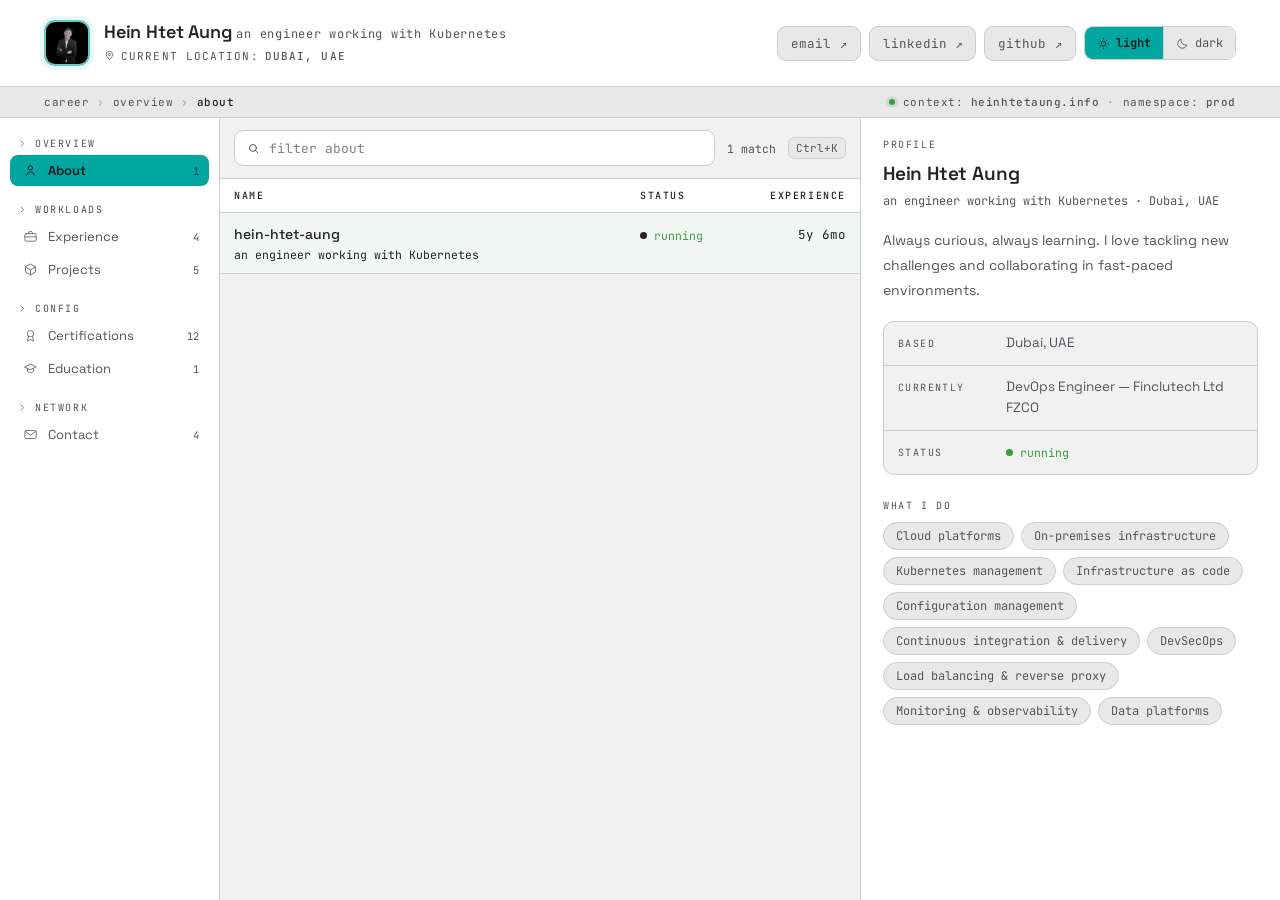
==== index.html @ 3b9ff33a "chore: describe the role as an engineer working with Kubernetes - Use "an engineer working with Kube" ====
<!DOCTYPE html>
<html lang="en">

<head>
  <meta charset="UTF-8">
  <meta name="viewport" content="width=device-width, initial-scale=1.0">
  <title>Hein Htet Aung — an engineer working with Kubernetes</title>
  <meta name="description" content="An engineer working with Kubernetes.">
  <meta name="robots" content="noindex, nofollow, noarchive, nosnippet, noimageindex">
  <link rel="icon" href="assets/images/h-logo.ico">
  <link rel="stylesheet" href="assets/css/style.css?v=20260929b">
</head>

<body>


  <header>
    <div class="who">
      <img class="avatar" src="assets/images/hein-profile.jpg" alt="Hein Htet Aung">
      <div>
        <div><span class="name">Hein Htet Aung</span> <span class="role">an engineer working with Kubernetes</span></div>
        <span class="location">
          <svg viewBox="0 0 24 24" aria-hidden="true"><path d="M12 21s7-6.1 7-11a7 7 0 1 0-14 0c0 4.9 7 11 7 11z"/><circle cx="12" cy="10" r="2.6"/></svg>
          current location: <b>Dubai, UAE</b>
        </span>
      </div>
    </div>
    <div class="actions">
      <a class="btn" data-link="email" href="mailto:heinhtetaung.hha@hotmail.com">email ↗</a>
      <a class="btn" data-link="linkedin" href="https://www.linkedin.com/in/hein-htet-aung-hha/" target="_blank" rel="noopener">linkedin ↗</a>
      <a class="btn" data-link="github" href="https://github.com/hellboyhha" target="_blank" rel="noopener">github ↗</a>
      <div class="switch" role="group" aria-label="colour theme">
        <button type="button" id="to-light" aria-pressed="false"><svg viewBox="0 0 24 24" aria-hidden="true"><circle cx="12" cy="12" r="4.2"/><path d="M12 2v2.4M12 19.6V22M2 12h2.4M19.6 12H22M5 5l1.7 1.7M17.3 17.3L19 19M19 5l-1.7 1.7M6.7 17.3L5 19"/></svg>light</button>
        <button type="button" id="to-dark" aria-pressed="true"><svg viewBox="0 0 24 24" aria-hidden="true"><path d="M20 14.5A8.5 8.5 0 0 1 9.5 4a8.5 8.5 0 1 0 10.5 10.5z"/></svg>dark</button>
      </div>
    </div>
  </header>

  <div class="app">

    <div class="strip">
      <div class="crumbs" id="crumbs"></div>
      <div class="ns" id="ns"></div>
    </div>

    <div class="panes">

      <nav class="side" id="nav" aria-label="cluster sections"></nav>

      <section class="list-pane">

        <div class="searchwrap" role="search">
          <div class="searchbox">
            <svg viewBox="0 0 24 24" aria-hidden="true"><circle cx="11" cy="11" r="6.4"/><path d="m15.8 15.8 4.2 4.2"/></svg>
            <label class="sr-only" for="q">filter rows</label>
            <input id="q" type="search" autocomplete="off" autocapitalize="off" spellcheck="false" placeholder="filter" aria-describedby="count">
          </div>
          <span class="count" id="count" aria-live="polite"></span>
          <kbd id="kbd">⌘K</kbd>
        </div>

        <div class="tablescroll" id="tablescroll" tabindex="0" role="region" aria-label="rows">
          <table id="table">
            <thead>
              <tr id="thead"></tr>
            </thead>
            <tbody id="rows"></tbody>
          </table>
        </div>

      </section>

      <aside class="detail" id="detail" aria-label="details">
        <button type="button" class="d-close" id="dclose">
          <svg viewBox="0 0 24 24" aria-hidden="true"><path d="m15 5-7 7 7 7"/></svg>
          back to list
        </button>
        <div class="d-body" id="dbody">
          <noscript>
            <div class="d-kind">no javascript</div>
            <p class="prose">This preview builds its cluster view at runtime — enable JavaScript to explore it.</p>
          </noscript>
        </div>
      </aside>

    </div>

  </div>

  <div class="viewer" id="viewer" hidden>
    <div class="vwin" role="dialog" aria-modal="true" aria-labelledby="vtitle">
      <div class="vbar">
        <span class="vtitle" id="vtitle"></span>
        <button type="button" class="vclose" id="vclose" title="close (Esc)">close ✕</button>
      </div>
      <div class="vbody" id="vbody"></div>
      <div class="vfoot" id="vfoot"></div>
    </div>
  </div>

  <script src="assets/js/data.js?v=20260929b"></script>
  <script src="assets/js/site.js?v=20260929b"></script>
</body>

</html>
---- assets/css/style.css ----
:root {
      --bg: #1e2124;
      --surface: #262b2f;
      --raise: #36393e;
      --stripe: #2a2d33;
      --selected: #383c42;
      --foot: #2e3136;
      --line: #4c5053;
      --text: #ffffff;
      --soft: #a0a0a0;
      --muted: #8e9297;
      --accent: #00a7a0;
      --green: #4caf50;
      --sans: 'Space Grotesk', system-ui, -apple-system, sans-serif;
      --mono: 'JetBrains Mono', ui-monospace, SFMono-Regular, monospace;
    }

    body.light {
      --bg: #f1f1f1;
      --surface: #ffffff;
      --raise: #e8e8e8;
      --stripe: #f8f8f8;
      --selected: #f4f5f5;
      --foot: #f4f4f4;
      --line: #c9cfd3;
      --text: #222222;
      --soft: #51575d;
      --muted: #555555;
      --accent: #00a7a0;
      --green: #399c3d;
    }

    /* ---------- self-hosted typefaces (no external requests) ---------- */
    @font-face { font-family: 'Space Grotesk'; src: url('../fonts/space-grotesk.woff2') format('woff2'); font-weight: 300 700; font-display: swap; }
    @font-face { font-family: 'JetBrains Mono'; src: url('../fonts/jetbrains-mono.woff2') format('woff2'); font-weight: 100 800; font-display: swap; }

    * { margin: 0; padding: 0; box-sizing: border-box; }

    html, body { height: 100%; }

    body {
      display: flex;
      flex-direction: column;
      background: var(--bg);
      color: var(--text);
      font: 14px/1.55 var(--sans);
      -webkit-font-smoothing: antialiased;
      transition: background 0.3s ease, color 0.3s ease;
    }

    header { display:flex; align-items:center; justify-content:space-between; gap:22px; flex-wrap:wrap; padding:18px clamp(20px,4vw,44px); border-bottom:1px solid var(--line); background:var(--surface); }
    .who { display:flex; align-items:center; gap:14px; }
    .avatar { width:46px; height:46px; border-radius:11px; object-fit:cover; border:2px solid color-mix(in srgb, var(--accent) 60%, transparent); box-shadow:0 0 0 4px color-mix(in srgb, var(--accent) 8%, transparent); }
    .name { font-size:18px; font-weight:600; letter-spacing:-.01em; }
    .role { font:12px var(--mono); color:var(--muted); letter-spacing:.06em; }
    .location { display:inline-flex; align-items:center; gap:6px; margin-top:3px; font:11px var(--mono); letter-spacing:.1em; text-transform:uppercase; color:var(--muted); }
    .location b { color:var(--soft); font-weight:500; }
    .location svg { width:11px; height:11px; fill:none; stroke:currentColor; stroke-width:1.7; }
    .actions { display:flex; align-items:center; gap:8px; flex-wrap:wrap; }
    .btn { display:inline-flex; align-items:center; gap:7px; background:var(--raise); border:1px solid var(--line); border-radius:9px; color:var(--soft); font:12.5px var(--mono); padding:8px 13px; text-decoration:none; cursor:pointer; transition:.2s ease; }
    .btn:hover { color:var(--accent); border-color:color-mix(in srgb, var(--accent) 45%, transparent); }
    .btn.primary { background:var(--accent); border-color:transparent; color:hsl(0,0%,9%); font-weight:600; }
    .switch { display:inline-flex; border:1px solid var(--line); border-radius:9px; overflow:hidden; }
    .switch button { display:inline-flex; align-items:center; gap:6px; background:var(--raise); border:0; color:var(--muted); font:12px var(--mono); padding:8px 12px; cursor:pointer; transition:.2s ease; }
    .switch button + button { border-left:1px solid var(--line); }
    .switch button[aria-pressed="true"] { background:var(--accent); color:hsl(0,0%,9%); font-weight:600; }
    .switch svg { width:13px; height:13px; fill:none; stroke:currentColor; stroke-width:1.6; }

    /* ------------------------------------------------------------------ shell */
    .app { flex: 1; min-height: 0; display: flex; flex-direction: column; }

    .strip {
      display: flex;
      align-items: center;
      justify-content: space-between;
      gap: 14px;
      padding: 8px clamp(20px, 4vw, 44px);
      background: var(--raise);
      border-bottom: 1px solid var(--line);
      font: 11px var(--mono);
      letter-spacing: 0.05em;
      color: var(--muted);
    }

    .crumbs {
      display: flex;
      align-items: center;
      gap: 8px;
      min-width: 0;
      overflow: hidden;
      white-space: nowrap;
    }

    .crumbs b { color: var(--text); font-weight: 500; }
    .crumbs .crumb-sep { color: var(--muted); opacity: 0.5; }

    .ns { display: inline-flex; align-items: center; gap: 8px; white-space: nowrap; }
    .ns b { color: var(--soft); font-weight: 500; }
    .ns .sep { color: var(--muted); opacity: 0.5; margin-left: 8px; }
    .ns .dot { width: 6px; height: 6px; border-radius: 50%; background: var(--green); box-shadow: 0 0 0 3px color-mix(in srgb, var(--green) 16%, transparent); }

    .panes { flex: 1; min-height: 0; display: grid; grid-template-columns: 220px minmax(0, 1fr) 420px; }

    /* ---------------------------------------------------------------- sidebar */
    .side {
      background: var(--surface);
      border-right: 1px solid var(--line);
      padding: 12px 10px 24px;
      overflow-y: auto;
      scrollbar-width: thin;
    }

    .grp { margin-bottom: 10px; }

    .grp-btn {
      display: flex;
      align-items: center;
      gap: 8px;
      width: 100%;
      padding: 7px 8px 5px;
      background: none;
      border: 0;
      color: var(--muted);
      font: 10px var(--mono);
      letter-spacing: 0.16em;
      text-transform: uppercase;
      cursor: pointer;
      transition: color 0.18s ease;
    }

    .grp-btn:hover { color: var(--soft); }
    .grp-btn svg { width: 9px; height: 9px; flex: none; fill: none; stroke: currentColor; stroke-width: 2; stroke-linecap: round; stroke-linejoin: round; transition: transform 0.18s ease; }
    .grp.closed .grp-btn svg { transform: rotate(-90deg); }

    .grp-items { display: flex; flex-direction: column; gap: 2px; }
    .grp.closed .grp-items { display: none; }

    .nav-item {
      position: relative;
      display: flex;
      align-items: center;
      gap: 10px;
      width: 100%;
      padding: 7px 10px 7px 13px;
      background: none;
      border: 0;
      border-radius: 8px;
      color: var(--soft);
      font: 13px var(--sans);
      text-align: left;
      cursor: pointer;
      transition: background 0.18s ease, color 0.18s ease;
    }

    .nav-item svg { width: 15px; height: 15px; flex: none; fill: none; stroke: currentColor; stroke-width: 1.6; stroke-linecap: round; stroke-linejoin: round; opacity: 0.8; }
    .nav-item:hover { background: var(--raise); color: var(--text); }
    /* Freelens marks the active menu item with a full accent fill. */
    .nav-item[aria-current="true"] { background: var(--accent); color: hsl(0, 0%, 9%); font-weight: 600; }
    .nav-item[aria-current="true"] svg { stroke: hsl(0, 0%, 9%); opacity: 1; }
    .n-count { margin-left: auto; font: 10.5px var(--mono); color: var(--muted); }
    .n-short { display: none; }
    .nav-item[aria-current="true"] .n-count { color: hsl(0, 0%, 9%); opacity: 0.65; }

    /* ------------------------------------------------------------ table pane */
    .list-pane { display: flex; flex-direction: column; min-width: 0; min-height: 0; background: var(--bg); }

    .searchwrap { display: flex; align-items: center; gap: 12px; padding: 12px 14px; border-bottom: 1px solid var(--line); }

    .searchbox {
      flex: 1;
      min-width: 0;
      display: flex;
      align-items: center;
      gap: 9px;
      height: 36px;
      padding: 0 12px;
      background: var(--surface);
      border: 1px solid var(--line);
      border-radius: 9px;
      transition: border-color 0.18s ease, box-shadow 0.18s ease;
    }

    .searchbox:focus-within { border-color: color-mix(in srgb, var(--accent) 55%, transparent); box-shadow: 0 0 0 3px color-mix(in srgb, var(--accent) 10%, transparent); }
    .searchbox svg { width: 13px; height: 13px; flex: none; fill: none; stroke: var(--muted); stroke-width: 1.8; stroke-linecap: round; }
    .searchbox input { flex: 1; min-width: 0; background: none; border: 0; outline: none; color: var(--text); font: 13px var(--mono); }
    .searchbox input::placeholder { color: var(--muted); opacity: 0.75; }
    .searchbox input::-webkit-search-cancel-button { -webkit-appearance: none; }

    .count { font: 11.5px var(--mono); color: var(--muted); white-space: nowrap; }
    kbd { font: 11px var(--mono); color: var(--muted); background: var(--raise); border: 1px solid var(--line); border-radius: 6px; padding: 3px 7px; white-space: nowrap; }

    .tablescroll { flex: 1; min-height: 0; overflow: auto; scrollbar-width: thin; scroll-padding-top: 40px; }

    table { width: 100%; border-collapse: separate; border-spacing: 0; table-layout: fixed; }

    thead th {
      position: sticky;
      top: 0;
      z-index: 3;
      /* Freelens: tableHeaderBackground + tableHeaderColor */
      background: var(--surface);
      text-align: left;
      padding: 10px 14px;
      border-bottom: 1px solid var(--line);
      font: 10px var(--mono);
      font-weight: 500;
      letter-spacing: 0.16em;
      text-transform: uppercase;
      color: var(--text);
    }

    tbody td { padding: 11px 14px; border-bottom: 1px solid var(--line); vertical-align: top; }
    tbody tr { cursor: pointer; }
    /* Freelens alternates row bands and fills the selected row, rather than
       drawing an accent bar down its edge. */
    tbody tr.alt td { background: var(--stripe); }
    tbody tr:hover td { background: var(--raise); }
    tbody tr[aria-current="true"] td { background: var(--selected); }
    tbody tr[aria-current="true"] td,
    tbody tr[aria-current="true"] td span { color: var(--text); }

    .cellname { display: block; color: var(--text); font-weight: 500; line-height: 1.45; }
    .cellsub { display: block; margin-top: 3px; font: 11.5px var(--mono); color: var(--muted); white-space: nowrap; overflow: hidden; text-overflow: ellipsis; }
    .cellage { font: 12.5px var(--mono); color: var(--soft); white-space: nowrap; }
    .celltech { font: 12.5px var(--mono); color: var(--muted); }
    .muted-dash { color: var(--muted); }

    .cell-link { display: flex; align-items: center; gap: 6px; min-width: 0; color: var(--soft); font: 12.5px var(--mono); text-decoration: none; }
    .cell-link .ell { overflow: hidden; text-overflow: ellipsis; white-space: nowrap; }
    .cell-link .arw { flex: none; font-size: 11px; color: var(--muted); }
    .cell-link:hover { color: var(--accent); }
    .cell-link:hover .arw { color: var(--accent); }

    .pill { display: inline-flex; align-items: center; gap: 7px; font: 11.5px var(--mono); white-space: nowrap; color: var(--muted); }
    .pill .p-dot { width: 7px; height: 7px; border-radius: 50%; background: currentColor; }
    .pill.green { color: var(--green); }
    .pill.soft { color: var(--muted); }

    .code { display: inline-block; font: 11.5px var(--mono); color: var(--accent); background: color-mix(in srgb, var(--accent) 8%, transparent); border: 1px solid color-mix(in srgb, var(--accent) 25%, transparent); border-radius: 6px; padding: 1px 7px; white-space: nowrap; }

    th.col-status, td.col-status { width: 130px; }
    th.col-age, td.col-age { width: 104px; text-align: right; }
    th.col-tech, td.col-tech { width: 30%; }
    th.col-code, td.col-code { width: 100px; }
    .code-badge { display: block; height: 24px; width: auto; }
    th.col-value, td.col-value { width: 42%; }

    tr.empty td { padding: 34px 14px; color: var(--muted); font: 12.5px var(--mono); cursor: default; }
    tr.empty:hover td { background: none; }

    /* Section headers inside the table — one per group, e.g. issuer */
    tbody tr.grp-row { cursor: default; }
    tbody tr.grp-row:hover td, tbody tr.grp-row:hover th { background: none; }
    tbody .grp-cell {
      padding: 18px 14px 5px;
      border: 0;
      background: none;
      font: 10px var(--mono);
      font-weight: 500;
      letter-spacing: 0.16em;
      text-transform: uppercase;
      text-align: left;
      color: var(--muted);
      vertical-align: baseline;
      white-space: nowrap;
    }

    /* ----------------------------------------------------------- detail pane */
    .detail { min-width: 0; min-height: 0; overflow-y: auto; padding: 20px 22px 40px; background: var(--surface); border-left: 1px solid var(--line); scrollbar-width: thin; }

    .d-kind { font: 10px var(--mono); letter-spacing: 0.16em; text-transform: uppercase; color: var(--muted); }
    .detail h2 { margin: 10px 0 5px; font-size: 19px; font-weight: 600; letter-spacing: -0.01em; line-height: 1.35; }
    .dmeta { font: 12px var(--mono); color: var(--muted); line-height: 1.65; word-break: break-word; }
    .dlead { margin: 8px 0 10px; font-size: 14.5px; line-height: 1.6; color: var(--soft); }
    .prose { margin-top: 16px; color: var(--soft); font-size: 14px; line-height: 1.8; }
    .dlabel { margin: 24px 0 10px; font: 10px var(--mono); letter-spacing: 0.16em; text-transform: uppercase; color: var(--muted); }

    .chips { display: flex; flex-wrap: wrap; gap: 7px; }
    .chip { font: 12px var(--mono); color: var(--soft); background: var(--raise); border: 1px solid var(--line); border-radius: 999px; padding: 5px 12px; transition: 0.18s ease; }
    .chip:hover { color: var(--accent); border-color: color-mix(in srgb, var(--accent) 45%, transparent); }

    .kv { margin-top: 18px; background: var(--bg); border: 1px solid var(--line); border-radius: 11px; overflow: hidden; }
    .kv-row { display: flex; align-items: baseline; gap: 16px; padding: 11px 14px; border-bottom: 1px solid var(--line); }
    .kv-row:last-child { border-bottom: 0; }
    .kv-k { flex: none; width: 92px; font: 10px var(--mono); letter-spacing: 0.14em; text-transform: uppercase; color: var(--muted); }
    .kv-v { min-width: 0; color: var(--soft); font-size: 13.5px; word-break: break-word; }

    .ilink { color: var(--accent); text-decoration: none; border-bottom: 1px solid color-mix(in srgb, var(--accent) 35%, transparent); }
    .ilink:hover { border-bottom-color: var(--accent); }

    .emp { display: inline-flex; align-items: center; gap: 10px; color: var(--soft); text-decoration: none; }
    .emp:hover { color: var(--accent); }
    .emp img { display: block; height: 18px; width: auto; padding: 2px 5px; border-radius: 5px; background: hsla(0, 0%, 100%, 0.94); }

    .dactions { display: flex; flex-wrap: wrap; gap: 9px; margin-top: 22px; }

    /* A phone opens the detail as a sheet; the back bar never shows on desktop. */
    .d-close { display: none; }
    .d-close svg { width: 16px; height: 16px; flex: none; fill: none; stroke: currentColor; stroke-width: 1.8; stroke-linecap: round; stroke-linejoin: round; }

    /* ------------------------------------------------------- credential viewer */
    /* Certificates open in a window over the current tab instead of a new one.
       Links that block framing fall back to a normal new tab — see the
       credential renderer, which decides per credential. */
    .viewer { position: fixed; inset: 0; z-index: 60; display: flex; align-items: center; justify-content: center; padding: 3.5vh 3.5vw; background: hsla(220, 22%, 4%, 0.74); }
    .viewer[hidden] { display: none; }
    .vwin { display: flex; flex-direction: column; width: min(980px, 100%); height: min(780px, 100%); background: var(--surface); border: 1px solid var(--line); border-radius: 14px; overflow: hidden; box-shadow: 0 26px 70px hsla(0, 0%, 0%, 0.5); animation: vwin 0.16s ease-out; }
    @keyframes vwin { from { opacity: 0; transform: translateY(6px) scale(0.99); } }
    .vbar { display: flex; align-items: center; gap: 12px; padding: 11px 14px; border-bottom: 1px solid var(--line); background: var(--raise); }
    .vtitle { flex: 1; min-width: 0; font: 11.5px var(--mono); letter-spacing: 0.06em; color: var(--soft); overflow: hidden; text-overflow: ellipsis; white-space: nowrap; }
    .vtitle b { color: var(--muted); font-weight: 400; }
    .vclose { flex: none; font: 600 11px var(--mono); letter-spacing: 0.08em; color: hsl(0, 0%, 9%); background: var(--accent); border: 1px solid transparent; border-radius: 7px; padding: 5px 11px; cursor: pointer; transition: 0.18s ease; }
    .vbody { flex: 1; min-height: 0; background: var(--bg); }
    .vbody iframe { display: block; width: 100%; height: 100%; border: 0; }
    /* Freelens dialogs close with a footer strip. */
    .vfoot { flex: none; display: flex; align-items: center; justify-content: space-between; gap: 12px; padding: 9px 14px; background: var(--foot); border-top: 1px solid var(--line); font: 11px var(--mono); color: var(--muted); }
    .vfoot span { min-width: 0; overflow: hidden; text-overflow: ellipsis; white-space: nowrap; }
    body.viewer-open { overflow: hidden; }

    /* --------------------------------------------------------------- a11y/UX */
    :focus-visible { outline: 2px solid var(--accent); outline-offset: 2px; }
    .nav-item:focus-visible, tbody tr:focus-visible, .tablescroll:focus-visible { outline-offset: -2px; }

    .sr-only { position: absolute; width: 1px; height: 1px; margin: -1px; overflow: hidden; clip: rect(0, 0, 0, 0); white-space: nowrap; }

    @media (prefers-reduced-motion: reduce) { * { animation: none !important; transition: none !important; } }

    /* --------------------------------------------------------------- mobile */
    @media (max-width: 900px) {
      html, body { height: auto; }
      body { min-height: 100%; }

      .strip { position: sticky; top: 0; z-index: 4; }
      .panes { grid-template-columns: minmax(0, 1fr); }

      /* One scrollable tab bar instead of a wrapped stack: the groups flatten
         into a single row so every section stays on one line. */
      .side { display: flex; flex-wrap: nowrap; align-items: center; gap: 6px; padding: 9px 12px; border-right: 0; border-bottom: 1px solid var(--line); overflow-x: auto; overflow-y: hidden; scrollbar-width: none; }
      .side::-webkit-scrollbar { display: none; }
      .grp { display: contents; margin: 0; }
      .grp-btn { display: none; }
      .grp-items, .grp.closed .grp-items { display: contents; }

      .nav-item { flex: none; width: auto; gap: 7px; padding: 7px 13px; font-size: 12.5px; white-space: nowrap; background: var(--raise); border: 1px solid var(--line); border-radius: 999px; }
      .nav-item[aria-current="true"] { border-color: transparent; }
      .n-count { display: none; }

      .list-pane { border-bottom: 1px solid var(--line); }
      /* Content height, capped — a short table no longer stretches to leave a
         gap between itself and the detail pane. */
      .tablescroll { flex: none; max-height: 50vh; }

      .detail { border-left: 0; border-top: 1px solid var(--line); overflow: visible; padding: 20px 18px 46px; }
    }

    /* -------------------------------------------------------------- phone */
    /* A phone gets a compact console: the sections move to a bottom tab bar,
       each row becomes a card, and the detail slides up as a full-screen
       sheet. Same markup and data — only the presentation changes. */
    @media (max-width: 700px) {
      html, body { height: auto; }
      body { min-height: 100%; padding-bottom: calc(64px + env(safe-area-inset-bottom, 0px)); }
      body.detail-open { overflow: hidden; }

      .strip { padding: 7px 13px; font-size: 10px; }
      .crumbs { gap: 6px; }
      .ns .ctx { display: none; }
      .panes { grid-template-columns: minmax(0, 1fr); }

      /* --- bottom tab bar --- */
      .side {
        position: fixed; left: 0; right: 0; bottom: 0; z-index: 20;
        display: flex; flex-wrap: nowrap; gap: 0;
        padding: 6px 6px calc(6px + env(safe-area-inset-bottom, 0px));
        background: var(--surface); border-top: 1px solid var(--line); border-bottom: 0;
        overflow: visible;
      }
      .grp { display: contents; margin: 0; }
      .grp-btn { display: none; }
      .grp-items, .grp.closed .grp-items { display: contents; }
      .nav-item {
        flex: 1 1 0; min-width: 0; flex-direction: column; gap: 3px; width: auto;
        padding: 7px 2px; background: none; border: 0; border-radius: 9px;
        font-size: 9.5px; white-space: nowrap; color: var(--muted);
      }
      .nav-item svg { width: 19px; height: 19px; opacity: 1; }
      .nav-item[aria-current="true"] { background: none; color: var(--accent); }
      .nav-item[aria-current="true"] svg { stroke: var(--accent); }
      .n-full { display: none; }
      .n-short { display: inline; }
      .n-count { display: none; }

      /* --- search --- */
      .searchwrap { gap: 8px; }
      kbd { display: none; }

      /* --- rows become cards --- */
      .list-pane { border-bottom: 0; }
      .tablescroll { flex: none; max-height: none; overflow: visible; }
      table, tbody, tr, td, th { display: block; }
      table { width: auto; }
      thead { display: none; }
      tbody tr {
        display: flex; flex-wrap: wrap; align-items: center;
        column-gap: 10px; row-gap: 7px;
        margin: 0 0 9px; padding: 13px 14px; cursor: pointer;
        background: var(--surface); border: 1px solid var(--line); border-radius: 12px;
      }
      tbody tr.alt td { background: none; }
      tbody tr:hover td { background: none; }
      tbody tr[aria-current="true"] { border-color: var(--accent); }
      tbody td { min-width: 0; width: auto !important; padding: 0; border: 0; text-align: left !important; }
      tbody td:first-child { flex: 1 1 100%; }
      tbody td:not(:first-child) { flex: 0 0 auto; }
      tbody td.col-value { flex: 1 1 100%; }
      .cellsub { white-space: normal; overflow: visible; text-overflow: clip; }

      /* the tech column lives in the sheet, not the card */
      #table[data-view="projects"] .col-tech { display: none; }

      /* group headings and the empty state sit outside the card pattern */
      tbody tr.grp-row { display: block; margin: 16px 0 8px; padding: 0 3px; background: none; border: 0; cursor: default; }
      tbody tr.grp-row:hover th { background: none; }
      tbody th.grp-cell { padding: 0; border: 0; }
      tbody tr.empty { display: block; margin: 0; padding: 26px 3px; background: none; border: 0; cursor: default; }

      /* --- detail slides up as a sheet --- */
      .detail {
        position: fixed; inset: 0; z-index: 30;
        padding: 0; background: var(--surface); border: 0;
        overflow-y: auto; overscroll-behavior: contain;
        transform: translateY(100%); visibility: hidden;
        transition: transform 0.24s ease, visibility 0s linear 0.24s;
      }
      body.detail-open .detail { transform: none; visibility: visible; transition: transform 0.24s ease; }
      .d-close {
        display: flex; align-items: center; gap: 8px;
        position: sticky; top: 0; z-index: 2; width: 100%;
        padding: 13px 18px; background: var(--surface);
        border: 0; border-bottom: 1px solid var(--line);
        color: var(--soft); font: 12px var(--mono); letter-spacing: 0.04em;
        text-align: left; cursor: pointer; transition: color 0.18s ease;
      }
      .d-close:hover { color: var(--accent); }
      .d-body { padding: 18px 18px calc(84px + env(safe-area-inset-bottom, 0px)); }
      .kv-k { width: 76px; }
    }
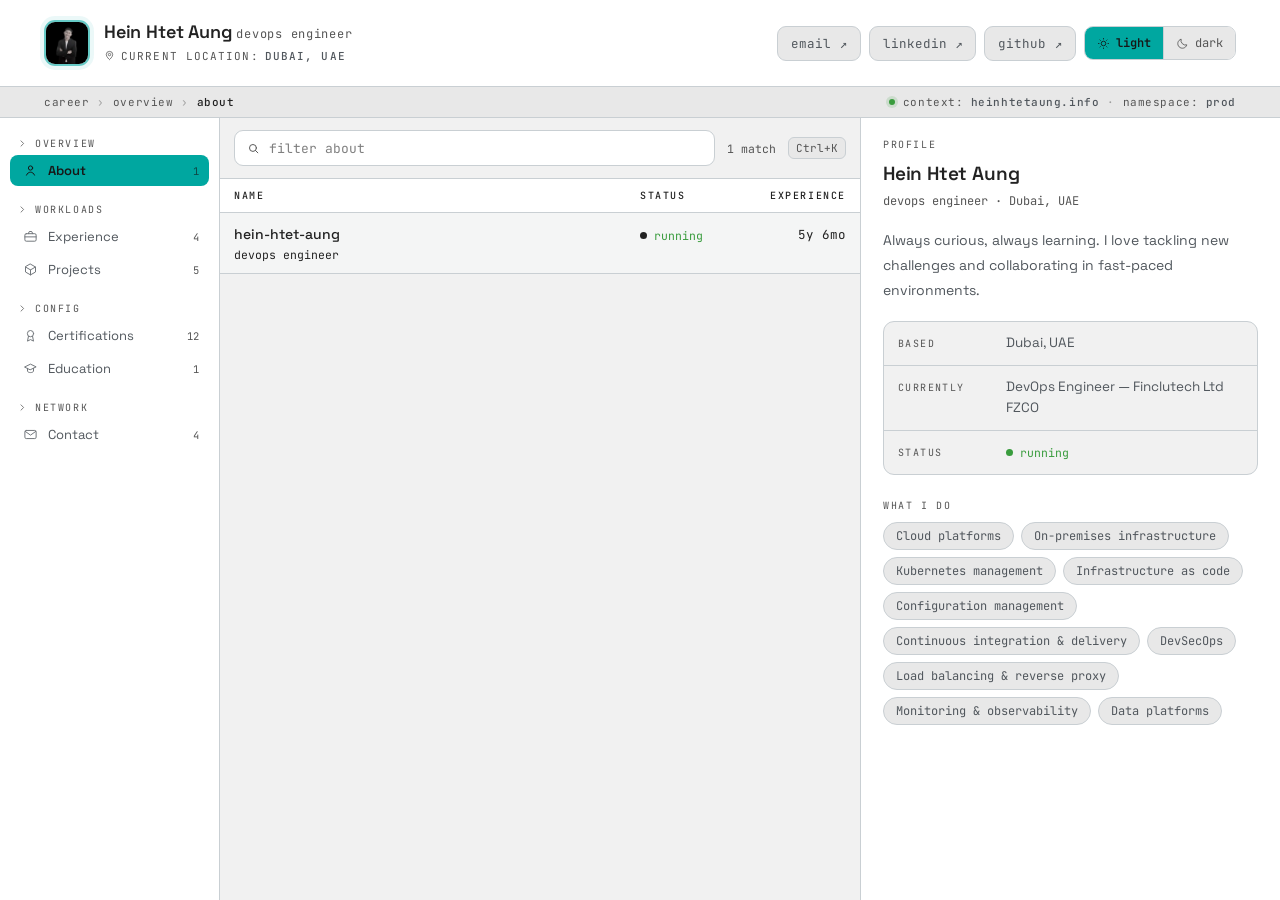
==== commit d1a2f55c: "revert: restore the DevOps Engineer title and header label The role line reads better as a job title" ====
--- a/index.html
+++ b/index.html
@@ -4,7 +4,7 @@
 <head>
   <meta charset="UTF-8">
   <meta name="viewport" content="width=device-width, initial-scale=1.0">
-  <title>Hein Htet Aung — an engineer working with Kubernetes</title>
+  <title>Hein Htet Aung — DevOps Engineer</title>
   <meta name="description" content="An engineer working with Kubernetes.">
   <meta name="robots" content="noindex, nofollow, noarchive, nosnippet, noimageindex">
   <link rel="icon" href="assets/images/h-logo.ico">
@@ -18,7 +18,7 @@
     <div class="who">
       <img class="avatar" src="assets/images/hein-profile.jpg" alt="Hein Htet Aung">
       <div>
-        <div><span class="name">Hein Htet Aung</span> <span class="role">an engineer working with Kubernetes</span></div>
+        <div><span class="name">Hein Htet Aung</span> <span class="role">devops engineer</span></div>
         <span class="location">
           <svg viewBox="0 0 24 24" aria-hidden="true"><path d="M12 21s7-6.1 7-11a7 7 0 1 0-14 0c0 4.9 7 11 7 11z"/><circle cx="12" cy="10" r="2.6"/></svg>
           current location: <b>Dubai, UAE</b>
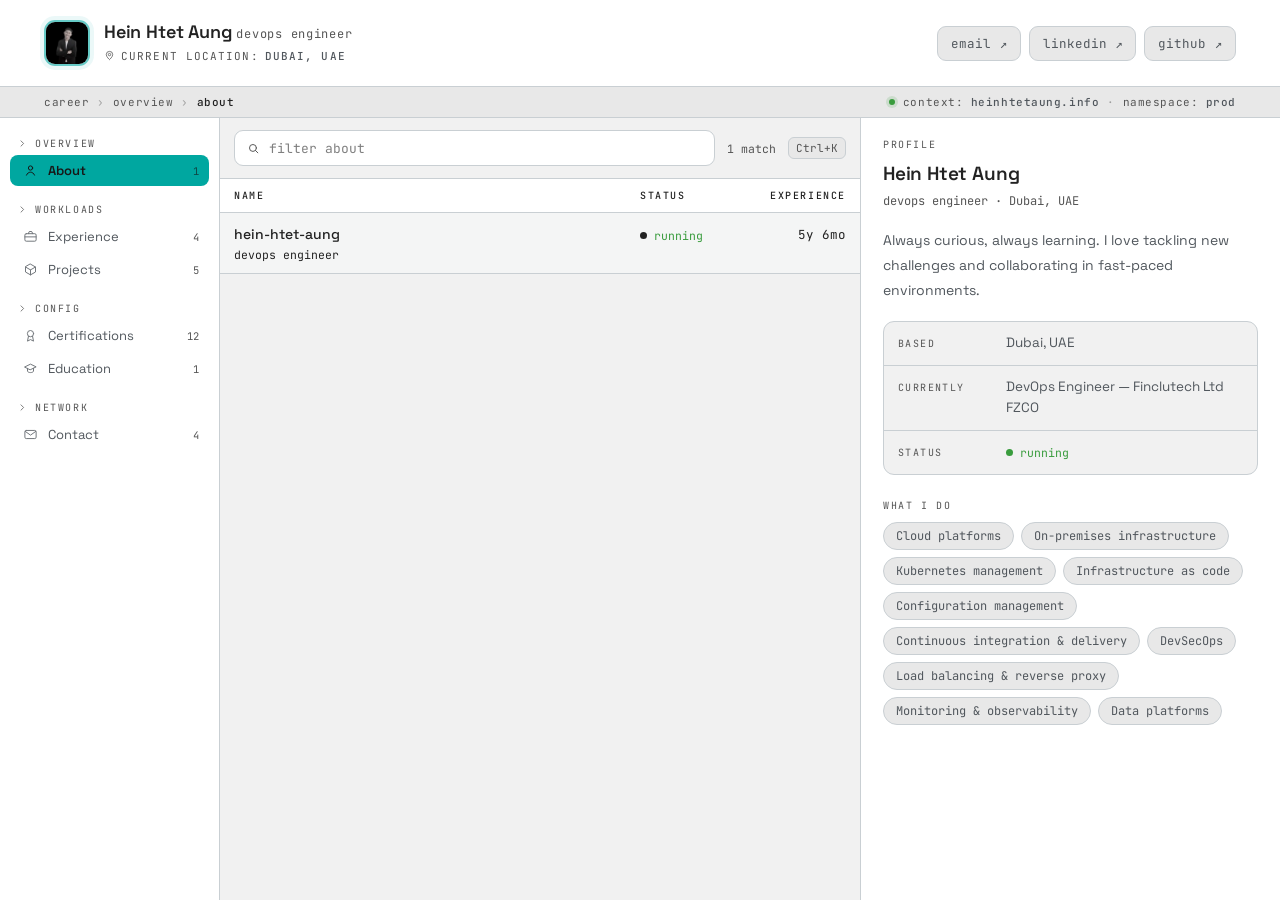
==== commit fb82b91e: "feat: move the mobile sections into the header - Phones show the sections where the social buttons w" ====
--- a/index.html
+++ b/index.html
@@ -5,10 +5,13 @@
   <meta charset="UTF-8">
   <meta name="viewport" content="width=device-width, initial-scale=1.0">
   <title>Hein Htet Aung — DevOps Engineer</title>
-  <meta name="description" content="An engineer working with Kubernetes.">
+  <meta name="description" content="Someone who works with Kubernetes.">
+  <meta property="og:type" content="website">
+  <meta property="og:description" content="Someone who works with Kubernetes.">
+  <meta property="og:url" content="https://heinhtetaung.info/">
   <meta name="robots" content="noindex, nofollow, noarchive, nosnippet, noimageindex">
   <link rel="icon" href="assets/images/h-logo.ico">
-  <link rel="stylesheet" href="assets/css/style.css?v=20260929b">
+  <link rel="stylesheet" href="assets/css/style.css?v=20260929d">
 </head>
 
 <body>
@@ -29,10 +32,6 @@
       <a class="btn" data-link="email" href="mailto:heinhtetaung.hha@hotmail.com">email ↗</a>
       <a class="btn" data-link="linkedin" href="https://www.linkedin.com/in/hein-htet-aung-hha/" target="_blank" rel="noopener">linkedin ↗</a>
       <a class="btn" data-link="github" href="https://github.com/hellboyhha" target="_blank" rel="noopener">github ↗</a>
-      <div class="switch" role="group" aria-label="colour theme">
-        <button type="button" id="to-light" aria-pressed="false"><svg viewBox="0 0 24 24" aria-hidden="true"><circle cx="12" cy="12" r="4.2"/><path d="M12 2v2.4M12 19.6V22M2 12h2.4M19.6 12H22M5 5l1.7 1.7M17.3 17.3L19 19M19 5l-1.7 1.7M6.7 17.3L5 19"/></svg>light</button>
-        <button type="button" id="to-dark" aria-pressed="true"><svg viewBox="0 0 24 24" aria-hidden="true"><path d="M20 14.5A8.5 8.5 0 0 1 9.5 4a8.5 8.5 0 1 0 10.5 10.5z"/></svg>dark</button>
-      </div>
     </div>
   </header>
 
@@ -98,8 +97,8 @@
     </div>
   </div>
 
-  <script src="assets/js/data.js?v=20260929b"></script>
-  <script src="assets/js/site.js?v=20260929b"></script>
+  <script src="assets/js/data.js?v=20260929d"></script>
+  <script src="assets/js/site.js?v=20260929d"></script>
 </body>
 
 </html>
--- a/assets/css/style.css
+++ b/assets/css/style.css
@@ -15,19 +15,22 @@
       --mono: 'JetBrains Mono', ui-monospace, SFMono-Regular, monospace;
     }
 
-    body.light {
-      --bg: #f1f1f1;
-      --surface: #ffffff;
-      --raise: #e8e8e8;
-      --stripe: #f8f8f8;
-      --selected: #f4f5f5;
-      --foot: #f4f4f4;
-      --line: #c9cfd3;
-      --text: #222222;
-      --soft: #51575d;
-      --muted: #555555;
-      --accent: #00a7a0;
-      --green: #399c3d;
+    /* The palette follows the visitor's OS, so there is no switch to carry. */
+    @media (prefers-color-scheme: light) {
+      :root {
+        --bg: #f1f1f1;
+        --surface: #ffffff;
+        --raise: #e8e8e8;
+        --stripe: #f8f8f8;
+        --selected: #f4f5f5;
+        --foot: #f4f4f4;
+        --line: #c9cfd3;
+        --text: #222222;
+        --soft: #51575d;
+        --muted: #555555;
+        --accent: #00a7a0;
+        --green: #399c3d;
+      }
     }
 
     /* ---------- self-hosted typefaces (no external requests) ---------- */
@@ -60,11 +63,6 @@
     .btn { display:inline-flex; align-items:center; gap:7px; background:var(--raise); border:1px solid var(--line); border-radius:9px; color:var(--soft); font:12.5px var(--mono); padding:8px 13px; text-decoration:none; cursor:pointer; transition:.2s ease; }
     .btn:hover { color:var(--accent); border-color:color-mix(in srgb, var(--accent) 45%, transparent); }
     .btn.primary { background:var(--accent); border-color:transparent; color:hsl(0,0%,9%); font-weight:600; }
-    .switch { display:inline-flex; border:1px solid var(--line); border-radius:9px; overflow:hidden; }
-    .switch button { display:inline-flex; align-items:center; gap:6px; background:var(--raise); border:0; color:var(--muted); font:12px var(--mono); padding:8px 12px; cursor:pointer; transition:.2s ease; }
-    .switch button + button { border-left:1px solid var(--line); }
-    .switch button[aria-pressed="true"] { background:var(--accent); color:hsl(0,0%,9%); font-weight:600; }
-    .switch svg { width:13px; height:13px; fill:none; stroke:currentColor; stroke-width:1.6; }
 
     /* ------------------------------------------------------------------ shell */
     .app { flex: 1; min-height: 0; display: flex; flex-direction: column; }
@@ -158,7 +156,6 @@
     .nav-item[aria-current="true"] { background: var(--accent); color: hsl(0, 0%, 9%); font-weight: 600; }
     .nav-item[aria-current="true"] svg { stroke: hsl(0, 0%, 9%); opacity: 1; }
     .n-count { margin-left: auto; font: 10.5px var(--mono); color: var(--muted); }
-    .n-short { display: none; }
     .nav-item[aria-current="true"] .n-count { color: hsl(0, 0%, 9%); opacity: 0.65; }
 
     /* ------------------------------------------------------------ table pane */
@@ -354,49 +351,52 @@
     }
 
     /* -------------------------------------------------------------- phone */
-    /* A phone gets a compact console: the sections move to a bottom tab bar,
-       each row becomes a card, and the detail slides up as a full-screen
-       sheet. Same markup and data — only the presentation changes. */
+    /* A phone gets a compact console: the sections move into the header, each
+       row becomes a card, and the detail slides up as a full-screen sheet.
+       Same markup and data — only the presentation changes. */
     @media (max-width: 700px) {
       html, body { height: auto; }
-      body { min-height: 100%; padding-bottom: calc(64px + env(safe-area-inset-bottom, 0px)); }
+      body { min-height: 100%; }
       body.detail-open { overflow: hidden; }
 
-      .strip { padding: 7px 13px; font-size: 10px; }
-      .crumbs { gap: 6px; }
-      .ns .ctx { display: none; }
-      .panes { grid-template-columns: minmax(0, 1fr); }
-
-      /* --- bottom tab bar --- */
+      /* the identity block and the section row read as one panel */
+      header { display: block; padding: 18px 20px 0; border-bottom: 0; }
+      .who { margin-bottom: 14px; }
+      .actions { display: none; }
+
+      /* flatten the panes so the sections can sit directly under the header */
+      .panes { display: contents; }
       .side {
-        position: fixed; left: 0; right: 0; bottom: 0; z-index: 20;
-        display: flex; flex-wrap: nowrap; gap: 0;
-        padding: 6px 6px calc(6px + env(safe-area-inset-bottom, 0px));
-        background: var(--surface); border-top: 1px solid var(--line); border-bottom: 0;
+        order: 1;
+        display: flex; flex-wrap: wrap; align-items: center; gap: 6px;
+        padding: 0 20px 14px;
+        background: var(--surface); border-right: 0; border-bottom: 1px solid var(--line);
         overflow: visible;
       }
       .grp { display: contents; margin: 0; }
       .grp-btn { display: none; }
       .grp-items, .grp.closed .grp-items { display: contents; }
       .nav-item {
-        flex: 1 1 0; min-width: 0; flex-direction: column; gap: 3px; width: auto;
-        padding: 7px 2px; background: none; border: 0; border-radius: 9px;
-        font-size: 9.5px; white-space: nowrap; color: var(--muted);
-      }
-      .nav-item svg { width: 19px; height: 19px; opacity: 1; }
-      .nav-item[aria-current="true"] { background: none; color: var(--accent); }
-      .nav-item[aria-current="true"] svg { stroke: var(--accent); }
-      .n-full { display: none; }
-      .n-short { display: inline; }
+        flex: none; flex-direction: row; width: auto; gap: 7px;
+        padding: 6px 11px; font-size: 12px; color: var(--soft);
+        background: var(--raise); border: 1px solid var(--line); border-radius: 999px;
+      }
+      .nav-item svg { width: 14px; height: 14px; opacity: 1; }
+      .nav-item[aria-current="true"] { background: var(--accent); border-color: transparent; color: hsl(0, 0%, 9%); }
+      .nav-item[aria-current="true"] svg { stroke: hsl(0, 0%, 9%); }
       .n-count { display: none; }
+
+      .strip { order: 2; padding: 7px 13px; font-size: 10px; }
+      .crumbs { gap: 6px; }
+      .ns .ctx { display: none; }
 
       /* --- search --- */
       .searchwrap { gap: 8px; }
       kbd { display: none; }
 
       /* --- rows become cards --- */
-      .list-pane { border-bottom: 0; }
-      .tablescroll { flex: none; max-height: none; overflow: visible; }
+      .list-pane { order: 3; border-bottom: 0; }
+      .tablescroll { flex: none; max-height: none; overflow: visible; padding: 12px 14px 14px; }
       table, tbody, tr, td, th { display: block; }
       table { width: auto; }
       thead { display: none; }
@@ -406,9 +406,9 @@
         margin: 0 0 9px; padding: 13px 14px; cursor: pointer;
         background: var(--surface); border: 1px solid var(--line); border-radius: 12px;
       }
-      tbody tr.alt td { background: none; }
-      tbody tr:hover td { background: none; }
-      tbody tr[aria-current="true"] { border-color: var(--accent); }
+      /* Cards are uniform; a "selected" row is meaningless here because the
+         sheet covers the list the moment a card is opened. */
+      tbody tr.alt td, tbody tr:hover td, tbody tr[aria-current="true"] td { background: none; }
       tbody td { min-width: 0; width: auto !important; padding: 0; border: 0; text-align: left !important; }
       tbody td:first-child { flex: 1 1 100%; }
       tbody td:not(:first-child) { flex: 0 0 auto; }
@@ -419,9 +419,12 @@
       #table[data-view="projects"] .col-tech { display: none; }
 
       /* group headings and the empty state sit outside the card pattern */
-      tbody tr.grp-row { display: block; margin: 16px 0 8px; padding: 0 3px; background: none; border: 0; cursor: default; }
+      tbody tr.grp-row { display: block; margin: 16px 0 8px; padding: 0; background: none; border: 0; cursor: default; }
       tbody tr.grp-row:hover th { background: none; }
       tbody th.grp-cell { padding: 0; border: 0; }
+      /* The first row sits right under the search bar, so it takes no top margin
+         of its own — otherwise a group heading doubles up on the gap. */
+      tbody tr:first-child { margin-top: 0; }
       tbody tr.empty { display: block; margin: 0; padding: 26px 3px; background: none; border: 0; cursor: default; }
 
       /* --- detail slides up as a sheet --- */
@@ -442,6 +445,6 @@
         text-align: left; cursor: pointer; transition: color 0.18s ease;
       }
       .d-close:hover { color: var(--accent); }
-      .d-body { padding: 18px 18px calc(84px + env(safe-area-inset-bottom, 0px)); }
+      .d-body { padding: 18px 18px 46px; }
       .kv-k { width: 76px; }
     }
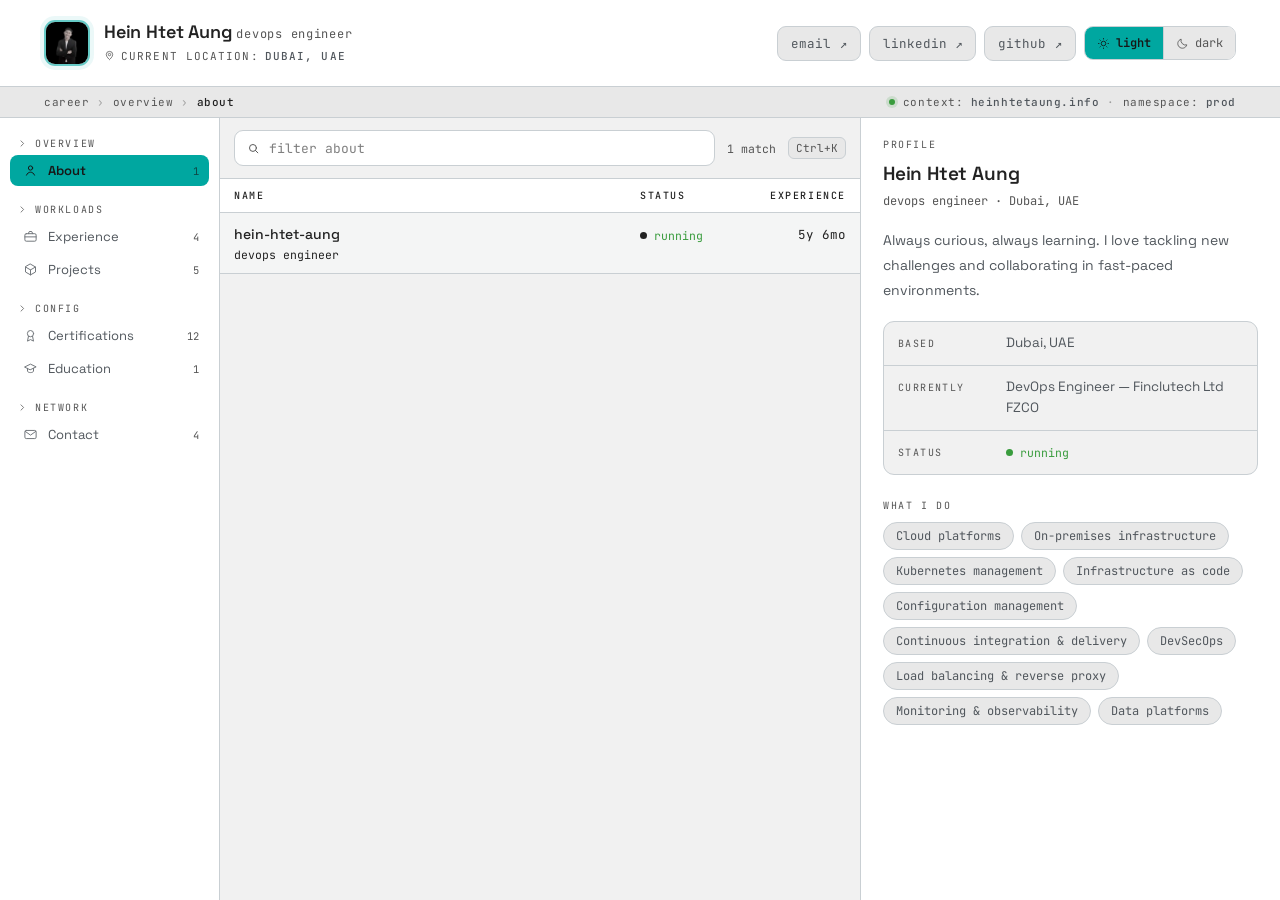
==== commit 70854d77: "fix: keep the theme switch on desktop - Restore the light/dark switch and its JS, which the previous" ====
--- a/index.html
+++ b/index.html
@@ -11,7 +11,7 @@
   <meta property="og:url" content="https://heinhtetaung.info/">
   <meta name="robots" content="noindex, nofollow, noarchive, nosnippet, noimageindex">
   <link rel="icon" href="assets/images/h-logo.ico">
-  <link rel="stylesheet" href="assets/css/style.css?v=20260929d">
+  <link rel="stylesheet" href="assets/css/style.css?v=20260929e">
 </head>
 
 <body>
@@ -32,6 +32,10 @@
       <a class="btn" data-link="email" href="mailto:heinhtetaung.hha@hotmail.com">email ↗</a>
       <a class="btn" data-link="linkedin" href="https://www.linkedin.com/in/hein-htet-aung-hha/" target="_blank" rel="noopener">linkedin ↗</a>
       <a class="btn" data-link="github" href="https://github.com/hellboyhha" target="_blank" rel="noopener">github ↗</a>
+      <div class="switch" role="group" aria-label="colour theme">
+        <button type="button" id="to-light" aria-pressed="false"><svg viewBox="0 0 24 24" aria-hidden="true"><circle cx="12" cy="12" r="4.2"/><path d="M12 2v2.4M12 19.6V22M2 12h2.4M19.6 12H22M5 5l1.7 1.7M17.3 17.3L19 19M19 5l-1.7 1.7M6.7 17.3L5 19"/></svg>light</button>
+        <button type="button" id="to-dark" aria-pressed="true"><svg viewBox="0 0 24 24" aria-hidden="true"><path d="M20 14.5A8.5 8.5 0 0 1 9.5 4a8.5 8.5 0 1 0 10.5 10.5z"/></svg>dark</button>
+      </div>
     </div>
   </header>
 
@@ -97,8 +101,8 @@
     </div>
   </div>
 
-  <script src="assets/js/data.js?v=20260929d"></script>
-  <script src="assets/js/site.js?v=20260929d"></script>
+  <script src="assets/js/data.js?v=20260929e"></script>
+  <script src="assets/js/site.js?v=20260929e"></script>
 </body>
 
 </html>
--- a/assets/css/style.css
+++ b/assets/css/style.css
@@ -15,22 +15,21 @@
       --mono: 'JetBrains Mono', ui-monospace, SFMono-Regular, monospace;
     }
 
-    /* The palette follows the visitor's OS, so there is no switch to carry. */
-    @media (prefers-color-scheme: light) {
-      :root {
-        --bg: #f1f1f1;
-        --surface: #ffffff;
-        --raise: #e8e8e8;
-        --stripe: #f8f8f8;
-        --selected: #f4f5f5;
-        --foot: #f4f4f4;
-        --line: #c9cfd3;
-        --text: #222222;
-        --soft: #51575d;
-        --muted: #555555;
-        --accent: #00a7a0;
-        --green: #399c3d;
-      }
+    /* The palette follows the visitor's OS by default and the switch — shown
+       only on wider screens — lets them override it. site.js owns the class. */
+    body.light {
+      --bg: #f1f1f1;
+      --surface: #ffffff;
+      --raise: #e8e8e8;
+      --stripe: #f8f8f8;
+      --selected: #f4f5f5;
+      --foot: #f4f4f4;
+      --line: #c9cfd3;
+      --text: #222222;
+      --soft: #51575d;
+      --muted: #555555;
+      --accent: #00a7a0;
+      --green: #399c3d;
     }
 
     /* ---------- self-hosted typefaces (no external requests) ---------- */
@@ -63,6 +62,11 @@
     .btn { display:inline-flex; align-items:center; gap:7px; background:var(--raise); border:1px solid var(--line); border-radius:9px; color:var(--soft); font:12.5px var(--mono); padding:8px 13px; text-decoration:none; cursor:pointer; transition:.2s ease; }
     .btn:hover { color:var(--accent); border-color:color-mix(in srgb, var(--accent) 45%, transparent); }
     .btn.primary { background:var(--accent); border-color:transparent; color:hsl(0,0%,9%); font-weight:600; }
+    .switch { display:inline-flex; border:1px solid var(--line); border-radius:9px; overflow:hidden; }
+    .switch button { display:inline-flex; align-items:center; gap:6px; background:var(--raise); border:0; color:var(--muted); font:12px var(--mono); padding:8px 12px; cursor:pointer; transition:.2s ease; }
+    .switch button + button { border-left:1px solid var(--line); }
+    .switch button[aria-pressed="true"] { background:var(--accent); color:hsl(0,0%,9%); font-weight:600; }
+    .switch svg { width:13px; height:13px; fill:none; stroke:currentColor; stroke-width:1.6; }
 
     /* ------------------------------------------------------------------ shell */
     .app { flex: 1; min-height: 0; display: flex; flex-direction: column; }
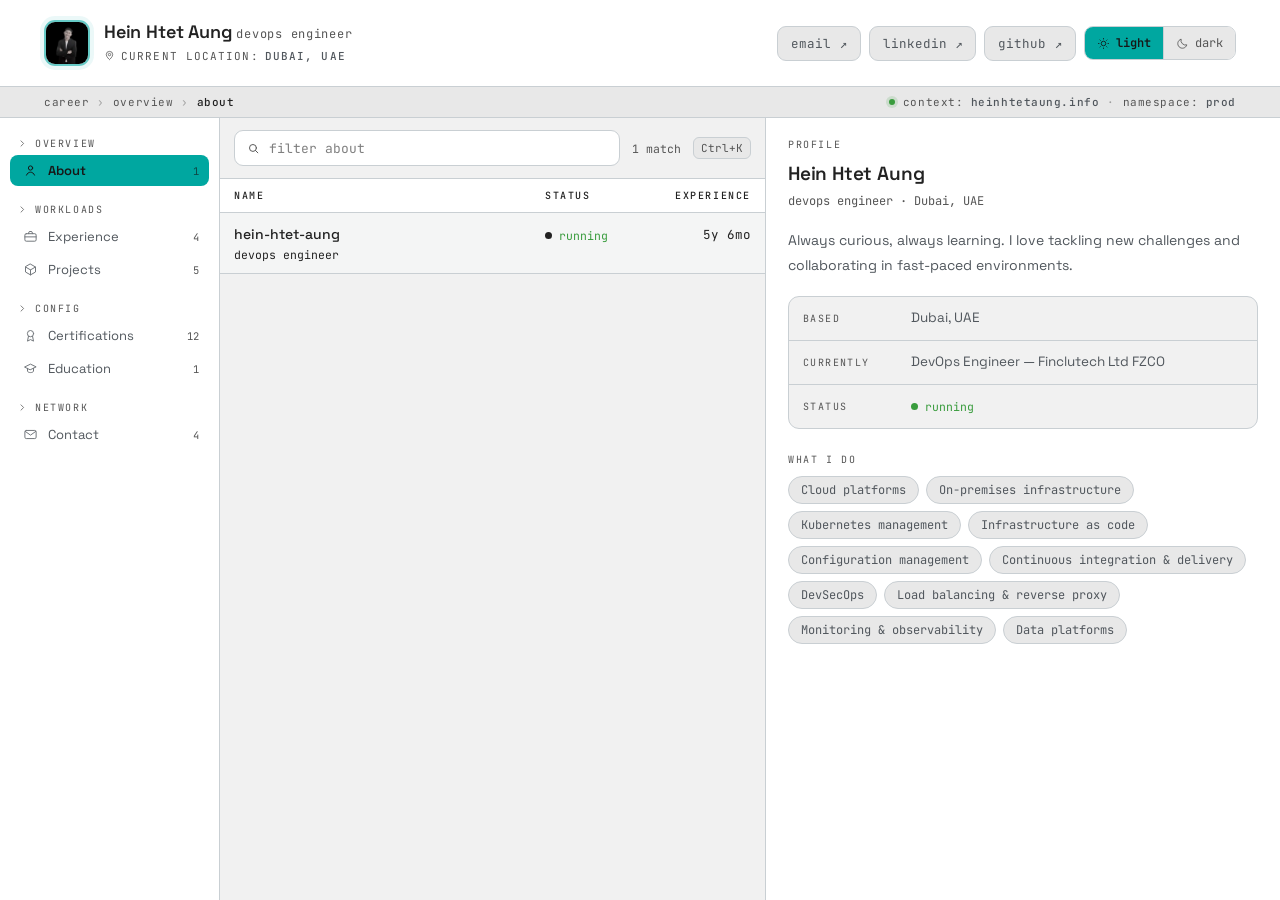
==== commit eb163dfa: "feat: line the right pane up with the header buttons - Widen the detail column so its content starts" ====
--- a/index.html
+++ b/index.html
@@ -11,7 +11,7 @@
   <meta property="og:url" content="https://heinhtetaung.info/">
   <meta name="robots" content="noindex, nofollow, noarchive, nosnippet, noimageindex">
   <link rel="icon" href="assets/images/h-logo.ico">
-  <link rel="stylesheet" href="assets/css/style.css?v=20260929e">
+  <link rel="stylesheet" href="assets/css/style.css?v=20260929f">
 </head>
 
 <body>
@@ -101,8 +101,8 @@
     </div>
   </div>
 
-  <script src="assets/js/data.js?v=20260929e"></script>
-  <script src="assets/js/site.js?v=20260929e"></script>
+  <script src="assets/js/data.js?v=20260929f"></script>
+  <script src="assets/js/site.js?v=20260929f"></script>
 </body>
 
 </html>
--- a/assets/css/style.css
+++ b/assets/css/style.css
@@ -452,3 +452,13 @@
       .d-body { padding: 18px 18px 46px; }
       .kv-k { width: 76px; }
     }
+
+    /* ------------------------------------------------------------------- desktop */
+    /* The right pane's content starts exactly where the header's button group does,
+       so the two right-hand columns line up. The track follows the header's own
+       padding (the group is ~449px wide and the pane has 22px of padding), which
+       keeps the edges together at every width. Phones flatten the panes and
+       tablets use a single column, so neither is affected. */
+    @media (min-width: 901px) {
+      .panes { grid-template-columns: 220px minmax(0, 1fr) calc(clamp(20px, 4vw, 44px) + 471px); }
+    }
